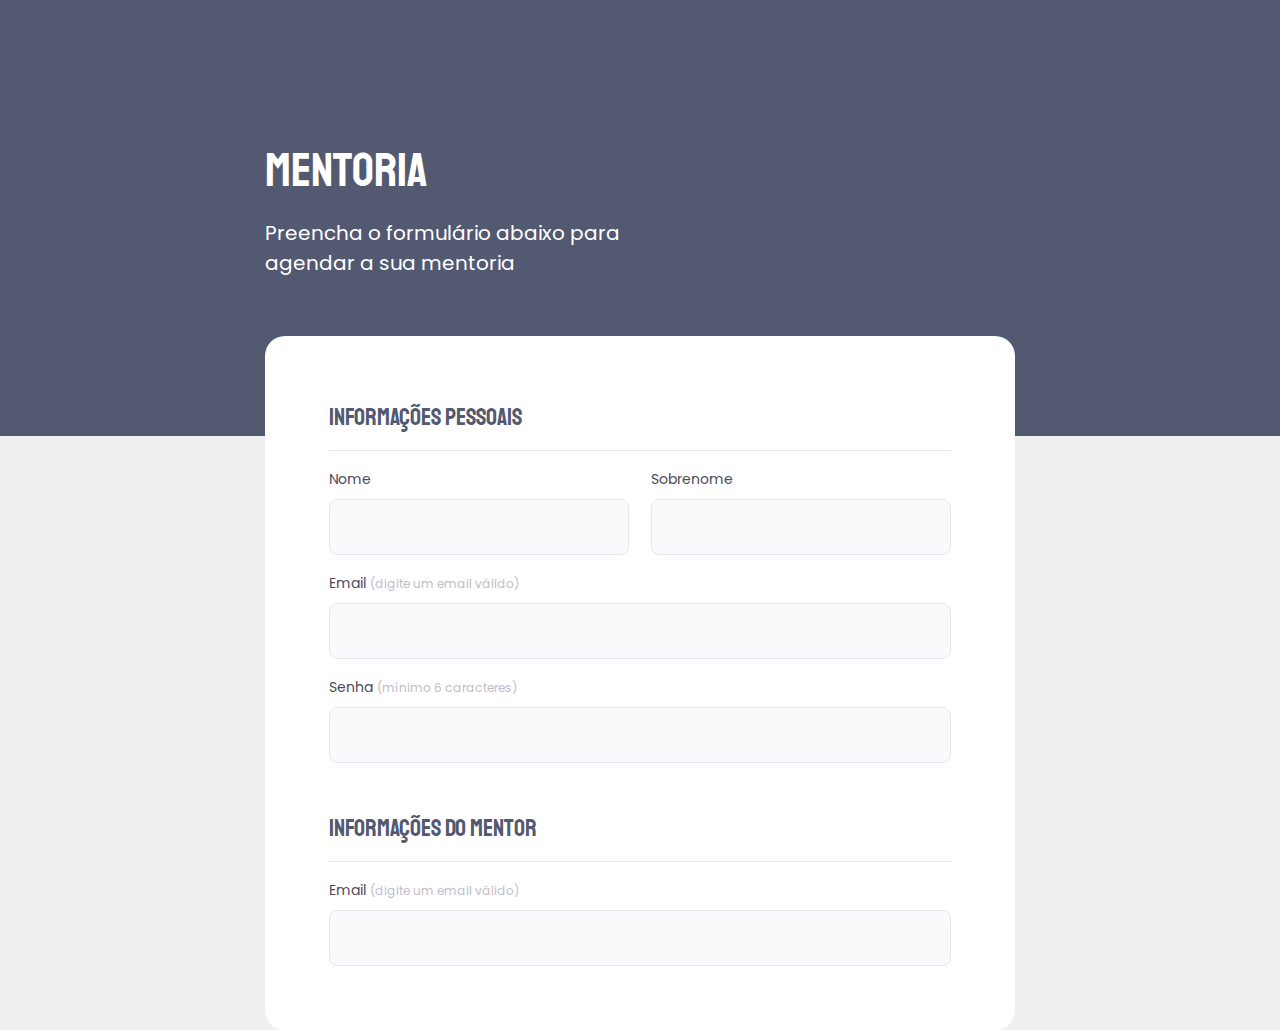
==== desafio-med-03/index.html @ 83acc11d "Add files via upload" ====
<!DOCTYPE html>
<html lang="pt-br">
   <head>
   <link rel="preconnect" href="https://fonts.googleapis.com">
   <link rel="preconnect" href="https://fonts.gstatic.com" crossorigin>
   <meta charset="UTF-8">
   <meta name="viewport" content="width=device-width, initial-scale=1.0">
   <title>DES-MED-03</title>
   <link href="https://fonts.googleapis.com/css2?family=Poppins:ital,wght@0,100;0,200;0,300;0,400;0,500;0,600;0,700;0,800;0,900;1,100;1,200;1,300;1,400;1,500;1,600;1,700;1,800;1,900&family=Staatliches&display=swap" rel="stylesheet">

   <link rel="stylesheet" href="styles.css">
</head>
   <body>
      <div class="page">
         <header>
            <h1>Mentoria</h1>
            <p>Preencha o formulário abaixo para agendar a sua mentoria</p>
         </header>
   
         <form>
            <fieldset>
               <div class="fieldset-wrapper">
                  <legend>Informações Pessoais</legend>
                  <div class="col-2">
                     <div class="input-wrapper">
                        <label for="event-name">Nome</label>
                        <input type="text" id="event-name">
                     </div>
                     <div class="input-wrapper">
                        <label for="event-surname">Sobrenome</label>
                        <input type="text" id="event-surname">
                     </div>
                  </div>

                  <div class="input-wrapper">
                     <label for="event-email">Email <span>(digite um email válido)</span></label>
                     <input type="email" id="event-email">
                  </div>

                  <div class="input-wrapper">
                     <label for="event-pwd">Senha <span>(mínimo 6 caracteres)</span></label>
                     <input type="password" id="event-pwd">
                  </div>
              
               </div>
            </fieldset>

            <fieldset>
               <div class="fieldset-wrapper">
                  <legend>Informações do Mentor</legend>

                  <div class="input-wrapper">
                     <label for="event-email">Email <span>(digite um email válido)</span></label>
                     <input type="email" id="event-email">
                  </div>
                 
               </div>
            </fieldset>
         </form>
      </div>
   </body>
</html>
---- desafio-med-03/styles.css ----
* {
   box-sizing: border-box;
   margin: 0;
   padding: 0;
}

body, input, label, p {
   font-family: "Poppins", sans-serif;
}

body {
   background: #EFEFEF;
}

body::before {
   content: '';
   width: 100%;
   height: 436px;

   background: #535971;
   position: absolute;
   top: 0;
   left: 0;
   z-index: -1;
}

.page {
   width: 750px;
   margin: auto;
}

header {
   width: 417px;
   margin-top: 140px;
}

header h1 {
   font-family: "Staatliches", sans-serif;
   font-weight: normal;
   font-size: 48px;
   line-height: auto;
   color: #FFFFFF;

   margin-bottom: 18px;
}

header p {
   font-weight: normal;
   font-size: 20px;
   line-height: auto;
   color: #FFFFFF;
}

form {
   background: #FFFFFF;
   min-height: 300px;

   margin-top: 58px;
   border-radius: 20px;

   padding: 64px;

   display: flex; /* separando os fieldsets a partir daqui */
   flex-direction: column;
   gap: 48px;
}

fieldset {
   border: none;
}

.fieldset-wrapper {
   display: flex;
   flex-direction: column;
   gap: 16px;
}

fieldset legend {
   color: #535971;
   font-family: "Staatliches", sans-serif;
   font-size: 24px;
   font-weight: normal;
   line-height: 34px;

   width: 100%;
   padding-bottom: 16px;
   border-bottom: 1px solid #E6E6F0;
}

.col-2{
   display: flex;
   gap: 22px
}

.col-2 div {
   width: 300px;
}

.input-wrapper {
   display: flex;
   flex-direction: column;
}

.input-wrapper input {
   width: 100%;
   height: 56px;

   background: #FAFAFC;
   border: 1px solid #E6E6F0;
   border-radius: 8px;
   
   box-sizing: border-box;
   padding: 24px;

   color: #4E4958;
}

.input-wrapper label {
   color: #4E4958;
   font-size: 14px;
   font-weight: normal;
   line-height: 24px;
   margin-bottom: 8px;
}

.input-wrapper span {
   color: #C1BCCC;
   font-size: 12px;
   font-weight: normal;
   line-height: 20px;
   transition: all 0.3s ease;
}

.input-wrapper span:hover {
   color: #4E4958;
}
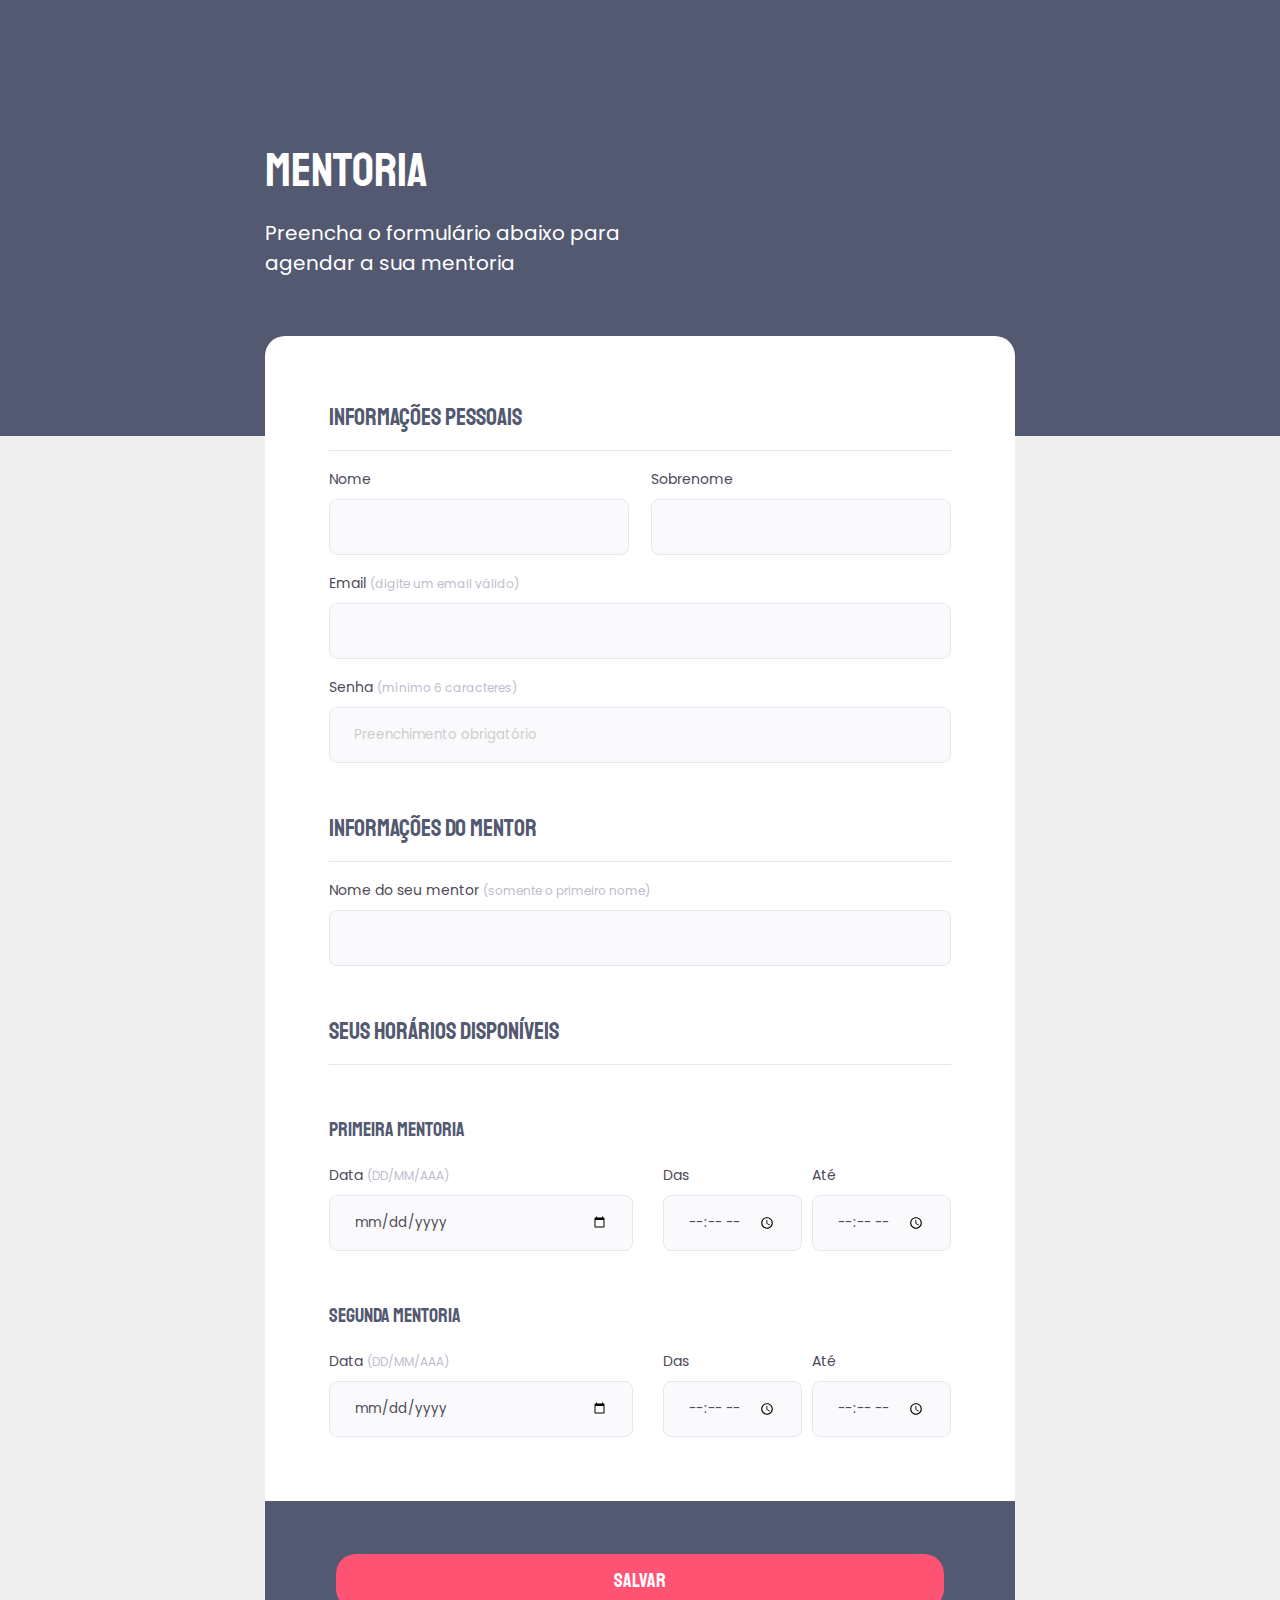
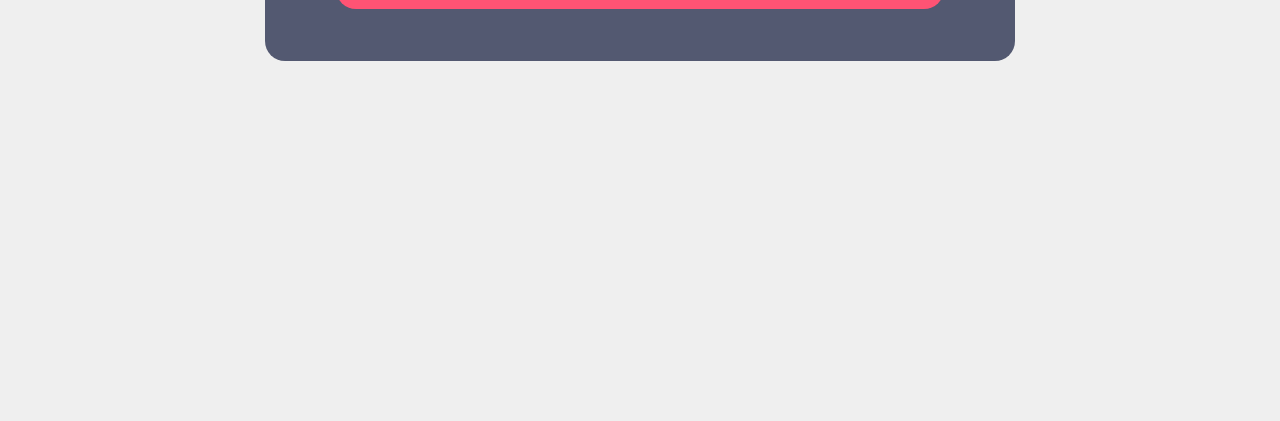
==== commit 0a55037f: "Add files via upload" ====
--- a/desafio-med-03/index.html
+++ b/desafio-med-03/index.html
@@ -17,7 +17,7 @@
             <p>Preencha o formulário abaixo para agendar a sua mentoria</p>
          </header>
    
-         <form>
+         <form id="form-mentoria">
             <fieldset>
                <div class="fieldset-wrapper">
                   <legend>Informações Pessoais</legend>
@@ -39,7 +39,7 @@
 
                   <div class="input-wrapper">
                      <label for="event-pwd">Senha <span>(mínimo 6 caracteres)</span></label>
-                     <input type="password" id="event-pwd">
+                     <input placeholder="Preenchimento obrigatório" type="password" id="event-pwd" required minlength="8">
                   </div>
               
                </div>
@@ -50,13 +50,55 @@
                   <legend>Informações do Mentor</legend>
 
                   <div class="input-wrapper">
-                     <label for="event-email">Email <span>(digite um email válido)</span></label>
-                     <input type="email" id="event-email">
+                     <label for="event-mentor">Nome do seu mentor <span>(somente o primeiro nome)</span></label>
+                     <input type="email" id="event-mentor">
                   </div>
                  
                </div>
             </fieldset>
+
+            <fieldset>
+               <div class="fieldset-wrapper">
+                  <legend>Seus horários disponíveis</legend>
+                  <p>Primeira mentoria</p>
+
+                  <div class="col-3">
+                     <div class="input-wrapper">
+                        <label for="event-first-date">Data <span>(DD/MM/AAA)</span></label>
+                        <input type="date" id="event-name">
+                     </div>
+                     <div class="input-wrapper">
+                        <label for="event-first-begin">Das</label>
+                        <input type="time" id="event-first-begin">
+                     </div>
+                     <div class="input-wrapper">
+                        <label for="event-first-end">Até</label>
+                        <input type="time" id="event-first-end">
+                     </div>
+                  </div>
+
+                  <p>Segunda mentoria</p>
+                  <div class="col-3">
+                     <div class="input-wrapper">
+                        <label for="event-second-date">Data <span>(DD/MM/AAA)</span></label>
+                        <input type="date" id="event-name">
+                     </div>
+                     <div class="input-wrapper">
+                        <label for="event-second-begin">Das</label>
+                        <input type="time" id="event-first-begin">
+                     </div>
+                     <div class="input-wrapper">
+                        <label for="event-second-end">Até</label>
+                        <input type="time" id="event-first-end">
+                     </div>
+                  </div>
+                 
+               </div>
+            </fieldset>           
          </form>
+         <div class="submit-space">
+            <input class="btn" form="form-mentoria" type="submit" value="Salvar">
+         </div>
       </div>
    </body>
 </html>--- a/desafio-med-03/styles.css
+++ b/desafio-med-03/styles.css
@@ -56,7 +56,7 @@
    min-height: 300px;
 
    margin-top: 58px;
-   border-radius: 20px;
+   border-radius: 20px 20px 0 0 ;
 
    padding: 64px;
 
@@ -87,7 +87,7 @@
    border-bottom: 1px solid #E6E6F0;
 }
 
-.col-2{
+.col-2 {
    display: flex;
    gap: 22px
 }
@@ -134,3 +134,63 @@
 .input-wrapper span:hover {
    color: #4E4958;
 }
+
+.col-3 {
+   display: flex;
+   gap: 10px;
+}
+
+.col-3 > div:nth-child(1) { /* Recuperando o filho numero 1 da classe col-3 que nesse caso é a div de data*/
+   width: 100%;
+   margin-right: 20px;
+}
+
+.fieldset-wrapper p {
+   font-family: "Staatliches", sans-serif;
+   font-size: 20px;
+   font-weight: normal;
+   line-height: 34px;
+   color: #535971;
+
+   margin-top: 32px;
+}
+
+.submit-space {
+   display: flex; /* alinhando o botao de dentro desta div*/
+   justify-content: center; /* alinhando o botao de dentro desta div*/
+   align-items: center; /* alinhando o botao de dentro desta div*/
+
+   width: 750px;
+   height: 160px;
+   background: #535971;
+   border-radius: 0 0 20px 20px;
+   margin-bottom: 360px;
+}
+
+.submit-space .btn {
+   font-family: "Staatliches", sans-serif;
+   font-size: 20px;
+   font-weight: normal;
+   line-height: 26px;
+   color: #fff;
+
+   border: none;
+   border-radius: 20px;
+   background: #FF5374;
+   width: 608px;
+   height: 55px;
+   
+   transition: all 0.3s ease;
+}
+
+.submit-space .btn:hover {
+   background: #f84065;
+}
+
+input:required:not(:placeholder-shown):invalid  {
+   border: 2px solid #ff0022;
+}
+
+input::placeholder {
+   color: #cdcdcd;
+}